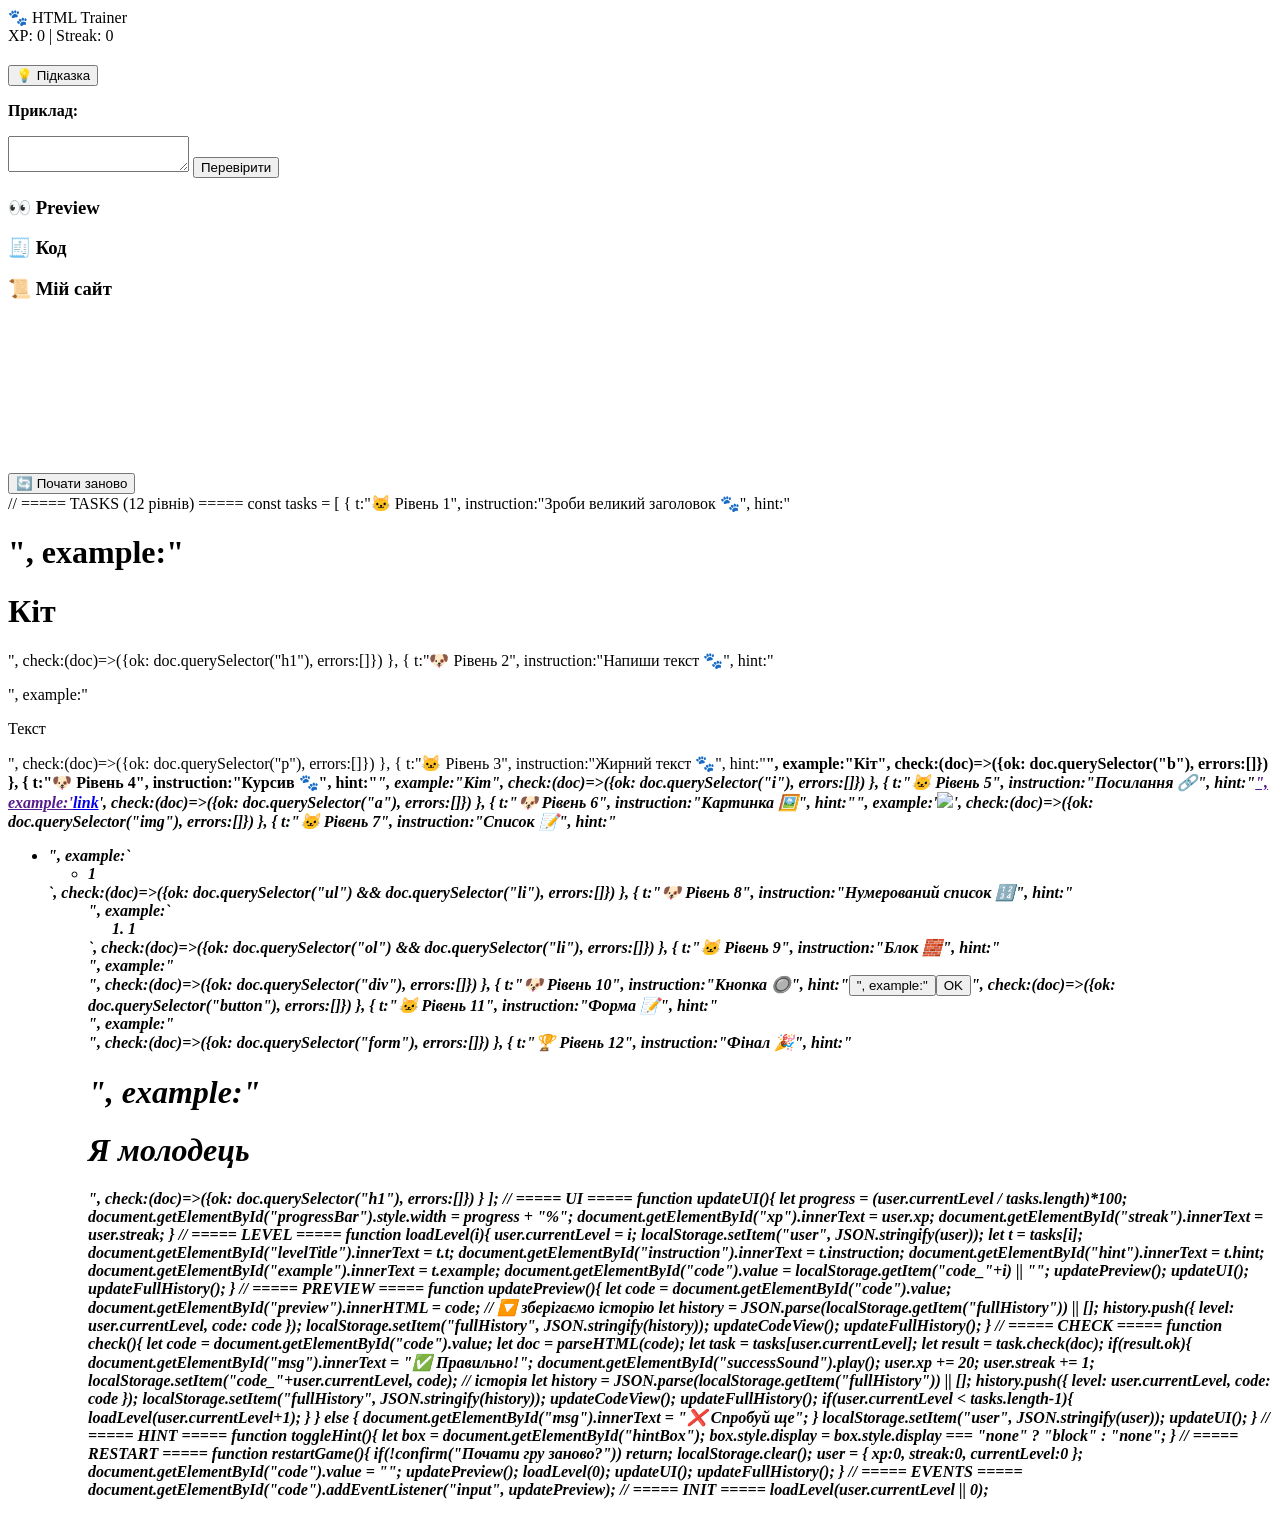
==== index.html @ a5ed0b4e "Update index.html" ====
<!DOCTYPE html>
<html lang="uk">
<head>
<meta charset="UTF-8">
<title>Pet HTML Trainer 🐾</title>

<style>
// ===== CHECK =====
function check(){
 let code = document.getElementById("code").value;
 let doc = parseHTML(code);
 let task = tasks[user.currentLevel];

 let result = task.check(doc);

 if(result.ok){
  document.getElementById("msg").innerText = "✅ Правильно!";
  document.getElementById("successSound").play();

  user.xp += 20;
  user.streak += 1;

  localStorage.setItem("code_"+user.currentLevel, code);

  // історія
  let history = JSON.parse(localStorage.getItem("fullHistory")) || [];
  history.push({
   level: user.currentLevel,
   code: code
  });
  localStorage.setItem("fullHistory", JSON.stringify(history));

  updateCodeView();
  updateFullHistory();

  if(user.currentLevel < tasks.length-1){
   loadLevel(user.currentLevel+1);
  }

 } else {
  document.getElementById("msg").innerText = "❌ Спробуй ще";
 }

 localStorage.setItem("user", JSON.stringify(user));
 updateUI();
}

// ===== HINT =====
function toggleHint(){
 let box = document.getElementById("hintBox");
 box.style.display = box.style.display === "none" ? "block" : "none";
}

// ===== RESTART =====
function restartGame(){
 if(!confirm("Почати гру заново?")) return;

 localStorage.clear();

 user = {
  xp:0,
  streak:0,
  currentLevel:0
 };

 document.getElementById("code").value = "";

 updatePreview();
 loadLevel(0);
 updateUI();
 updateFullHistory();
}
</style>
</head>

<body>

<div class="header">
  <div>🐾 HTML Trainer</div>
  <div>
    XP: <span id="xp">0</span> |
    Streak: <span id="streak">0</span>
  </div>
</div>

<div class="progress">
  <div class="progress-bar" id="progressBar"></div>
</div>

<div class="container">

  <div class="panel left">
    <h2 id="levelTitle"></h2>

    <p id="instruction"></p>

    <button onclick="toggleHint()">💡 Підказка</button>

    <div id="hintBox">
      <p id="hint"></p>
    </div>

    <p><b>Приклад:</b></p>
    <code id="example"></code>

    <textarea id="code"></textarea>

    <button onclick="check()">Перевірити</button>

    <p id="msg"></p>
  </div>

 <div class="panel right">
    <h3>👀 Preview</h3>
    <div id="preview"></div>

    <h3>🧾 Код</h3>
    <pre id="codeView"></pre>
  </div>

  <!-- ✅ НОВИЙ БЛОК ТУТ -->
 <div class="panel right">
  <h3>📜 Мій сайт</h3>
  <iframe id="fullHistory" style="width:100%; height:100%; border:none;"></iframe>


    <button onclick="restartGame()">🔄 Почати заново</button>
  </div>

</div>
<audio id="successSound" src="https://actions.google.com/sounds/v1/cartoon/clang_and_wobble.ogg"></audio>
<audio id="failSound" src="https://actions.google.com/sounds/v1/cartoon/cartoon_boing.ogg"></audio>

<script>

<script>

// ===== STATE =====
let user = JSON.parse(localStorage.getItem("user")) || {
  xp: 0,
  streak: 0,
  currentLevel: 0
};

// ===== PARSER =====
function parseHTML(code){
  let parser = new DOMParser();
  return parser.parseFromString(code, "text/html").body;
}

// ===== CODE VIEW =====
function updateCodeView(){
  let allCode = "";

  for(let i = 0; i <= user.currentLevel; i++){
    let saved = localStorage.getItem("code_" + i);
    if(saved){
      allCode += `--- Рівень ${i+1} ---\n${saved}\n\n`;
    }
  }

  let current = document.getElementById("code").value;
  allCode += "--- Поточний ---\n" + current;

  document.getElementById("codeView").innerText = allCode;
}

// ===== REAL SITE (iframe) =====
function updateFullHistory(){
  let code = document.getElementById("code").value;
  document.getElementById("fullHistory").srcdoc = code;
}

// ===== PREVIEW =====
function updatePreview(){
  let code = document.getElementById("code").value;

  // Лівий preview
  document.getElementById("preview").innerHTML = code;

  // "Мій сайт"
  updateFullHistory();

  // Код
  updateCodeView();
}

// ===== EVENTS =====
document.getElementById("code").addEventListener("input", updatePreview);

// ===== INIT =====
updatePreview();

</script>
// ===== TASKS (12 рівнів) =====
const tasks = [
{
 t:"🐱 Рівень 1",
 instruction:"Зроби великий заголовок 🐾",
 hint:"<h1>",
 example:"<h1>Кіт</h1>",
 check:(doc)=>({ok: doc.querySelector("h1"), errors:[]})
},
{
 t:"🐶 Рівень 2",
 instruction:"Напиши текст 🐾",
 hint:"<p>",
 example:"<p>Текст</p>",
 check:(doc)=>({ok: doc.querySelector("p"), errors:[]})
},
{
 t:"🐱 Рівень 3",
 instruction:"Жирний текст 🐾",
 hint:"<b>",
 example:"<b>Кіт</b>",
 check:(doc)=>({ok: doc.querySelector("b"), errors:[]})
},
{
 t:"🐶 Рівень 4",
 instruction:"Курсив 🐾",
 hint:"<i>",
 example:"<i>Кіт</i>",
 check:(doc)=>({ok: doc.querySelector("i"), errors:[]})
},
{
 t:"🐱 Рівень 5",
 instruction:"Посилання 🔗",
 hint:"<a href>",
 example:'<a href="#">link</a>',
 check:(doc)=>({ok: doc.querySelector("a"), errors:[]})
},
{
 t:"🐶 Рівень 6",
 instruction:"Картинка 🖼️",
 hint:"<img>",
 example:'<img src="...">',
 check:(doc)=>({ok: doc.querySelector("img"), errors:[]})
},
{
 t:"🐱 Рівень 7",
 instruction:"Список 📝",
 hint:"<ul><li>",
 example:`<ul><li>1</li></ul>`,
 check:(doc)=>({ok: doc.querySelector("ul") && doc.querySelector("li"), errors:[]})
},
{
 t:"🐶 Рівень 8",
 instruction:"Нумерований список 🔢",
 hint:"<ol>",
 example:`<ol><li>1</li></ol>`,
 check:(doc)=>({ok: doc.querySelector("ol") && doc.querySelector("li"), errors:[]})
},
{
 t:"🐱 Рівень 9",
 instruction:"Блок 🧱",
 hint:"<div>",
 example:"<div></div>",
 check:(doc)=>({ok: doc.querySelector("div"), errors:[]})
},
{
 t:"🐶 Рівень 10",
 instruction:"Кнопка 🔘",
 hint:"<button>",
 example:"<button>OK</button>",
 check:(doc)=>({ok: doc.querySelector("button"), errors:[]})
},
{
 t:"🐱 Рівень 11",
 instruction:"Форма 📝",
 hint:"<form>",
 example:"<form></form>",
 check:(doc)=>({ok: doc.querySelector("form"), errors:[]})
},
{
 t:"🏆 Рівень 12",
 instruction:"Фінал 🎉",
 hint:"<h1>",
 example:"<h1>Я молодець</h1>",
 check:(doc)=>({ok: doc.querySelector("h1"), errors:[]})
}
];

// ===== UI =====
function updateUI(){
 let progress = (user.currentLevel / tasks.length)*100;
 document.getElementById("progressBar").style.width = progress + "%";

 document.getElementById("xp").innerText = user.xp;
 document.getElementById("streak").innerText = user.streak;
}

// ===== LEVEL =====
function loadLevel(i){
 user.currentLevel = i;
 localStorage.setItem("user", JSON.stringify(user));

 let t = tasks[i];
 document.getElementById("levelTitle").innerText = t.t;
 document.getElementById("instruction").innerText = t.instruction;
 document.getElementById("hint").innerText = t.hint;
 document.getElementById("example").innerText = t.example;

 document.getElementById("code").value = localStorage.getItem("code_"+i) || "";

 updatePreview();
 updateUI();
 updateFullHistory();
}

// ===== PREVIEW =====
function updatePreview(){
 let code = document.getElementById("code").value;
 document.getElementById("preview").innerHTML = code;

 // 🔽 зберігаємо історію
 let history = JSON.parse(localStorage.getItem("fullHistory")) || [];
 history.push({
  level: user.currentLevel,
  code: code
 });
 localStorage.setItem("fullHistory", JSON.stringify(history));

 updateCodeView();
 updateFullHistory();
}

// ===== CHECK =====
function check(){
 let code = document.getElementById("code").value;
 let doc = parseHTML(code);
 let task = tasks[user.currentLevel];

 let result = task.check(doc);

 if(result.ok){
  document.getElementById("msg").innerText = "✅ Правильно!";
  document.getElementById("successSound").play();

  user.xp += 20;
  user.streak += 1;

  localStorage.setItem("code_"+user.currentLevel, code);

  // історія
  let history = JSON.parse(localStorage.getItem("fullHistory")) || [];
  history.push({
   level: user.currentLevel,
   code: code
  });
  localStorage.setItem("fullHistory", JSON.stringify(history));

  updateCodeView();
  updateFullHistory();

  if(user.currentLevel < tasks.length-1){
   loadLevel(user.currentLevel+1);
  }

 } else {
  document.getElementById("msg").innerText = "❌ Спробуй ще";
 }

 localStorage.setItem("user", JSON.stringify(user));
 updateUI();
}

// ===== HINT =====
function toggleHint(){
 let box = document.getElementById("hintBox");
 box.style.display = box.style.display === "none" ? "block" : "none";
}

// ===== RESTART =====
function restartGame(){
 if(!confirm("Почати гру заново?")) return;

 localStorage.clear();

 user = {
  xp:0,
  streak:0,
  currentLevel:0
 };

 document.getElementById("code").value = "";

 updatePreview();
 loadLevel(0);
 updateUI();
 updateFullHistory();
}

// ===== EVENTS =====
document.getElementById("code").addEventListener("input", updatePreview);

// ===== INIT =====
loadLevel(user.currentLevel || 0);

</script>

</body>
</html>
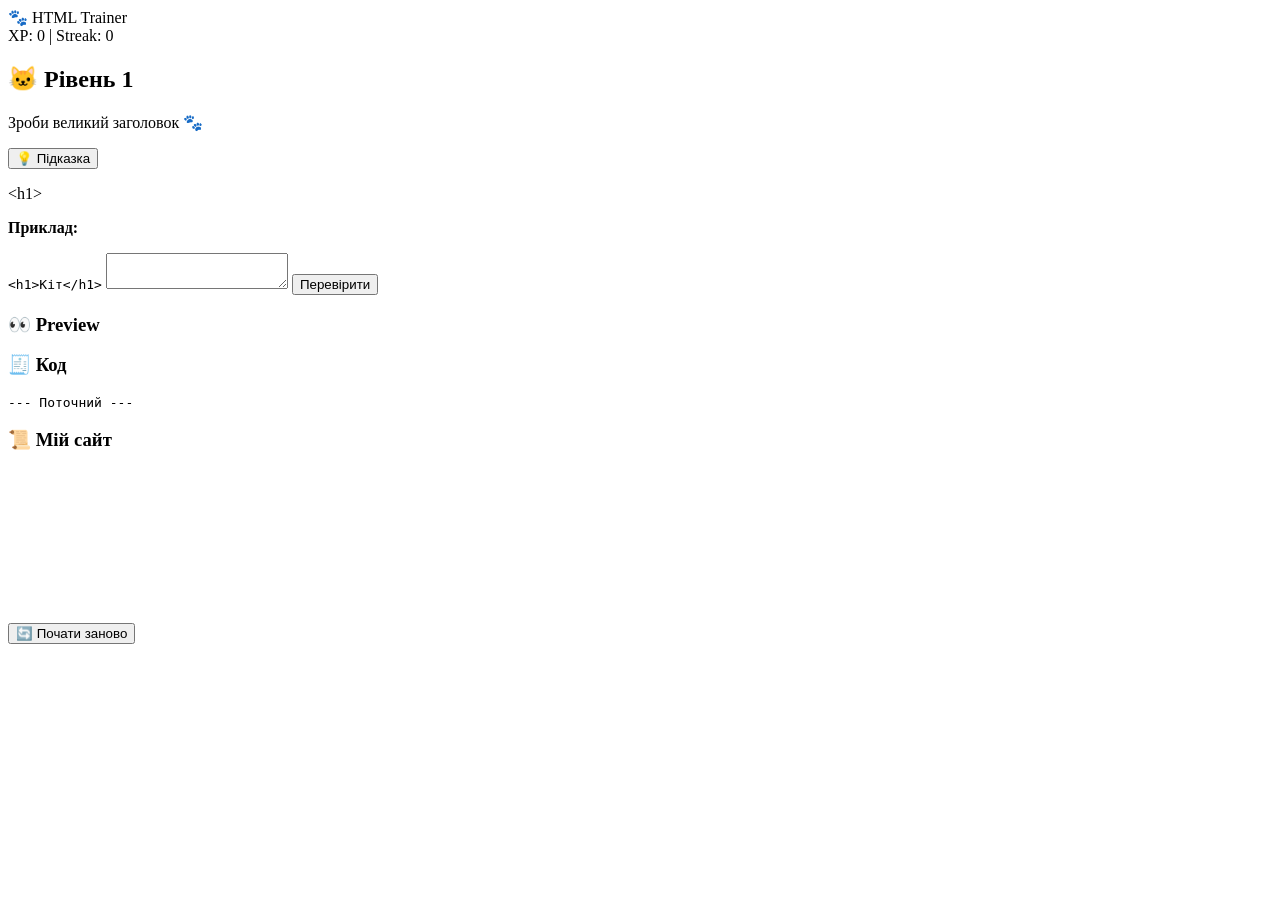
==== commit 3230e743: "Update index.html" ====
--- a/index.html
+++ b/index.html
@@ -131,7 +131,6 @@
 <audio id="successSound" src="https://actions.google.com/sounds/v1/cartoon/clang_and_wobble.ogg"></audio>
 <audio id="failSound" src="https://actions.google.com/sounds/v1/cartoon/cartoon_boing.ogg"></audio>
 
-<script>
 
 <script>
 
@@ -191,7 +190,7 @@
 // ===== INIT =====
 updatePreview();
 
-</script>
+
 // ===== TASKS (12 рівнів) =====
 const tasks = [
 {
@@ -240,14 +239,14 @@
  t:"🐱 Рівень 7",
  instruction:"Список 📝",
  hint:"<ul><li>",
- example:`<ul><li>1</li></ul>`,
+ example:`<ul><li>1</li><li>2</li><li>3</li></ul>`,
  check:(doc)=>({ok: doc.querySelector("ul") && doc.querySelector("li"), errors:[]})
 },
 {
  t:"🐶 Рівень 8",
  instruction:"Нумерований список 🔢",
  hint:"<ol>",
- example:`<ol><li>1</li></ol>`,
+ example:`<ol><li>1</li><li>2</li><li>3</li></ol>`,
  check:(doc)=>({ok: doc.querySelector("ol") && doc.querySelector("li"), errors:[]})
 },
 {
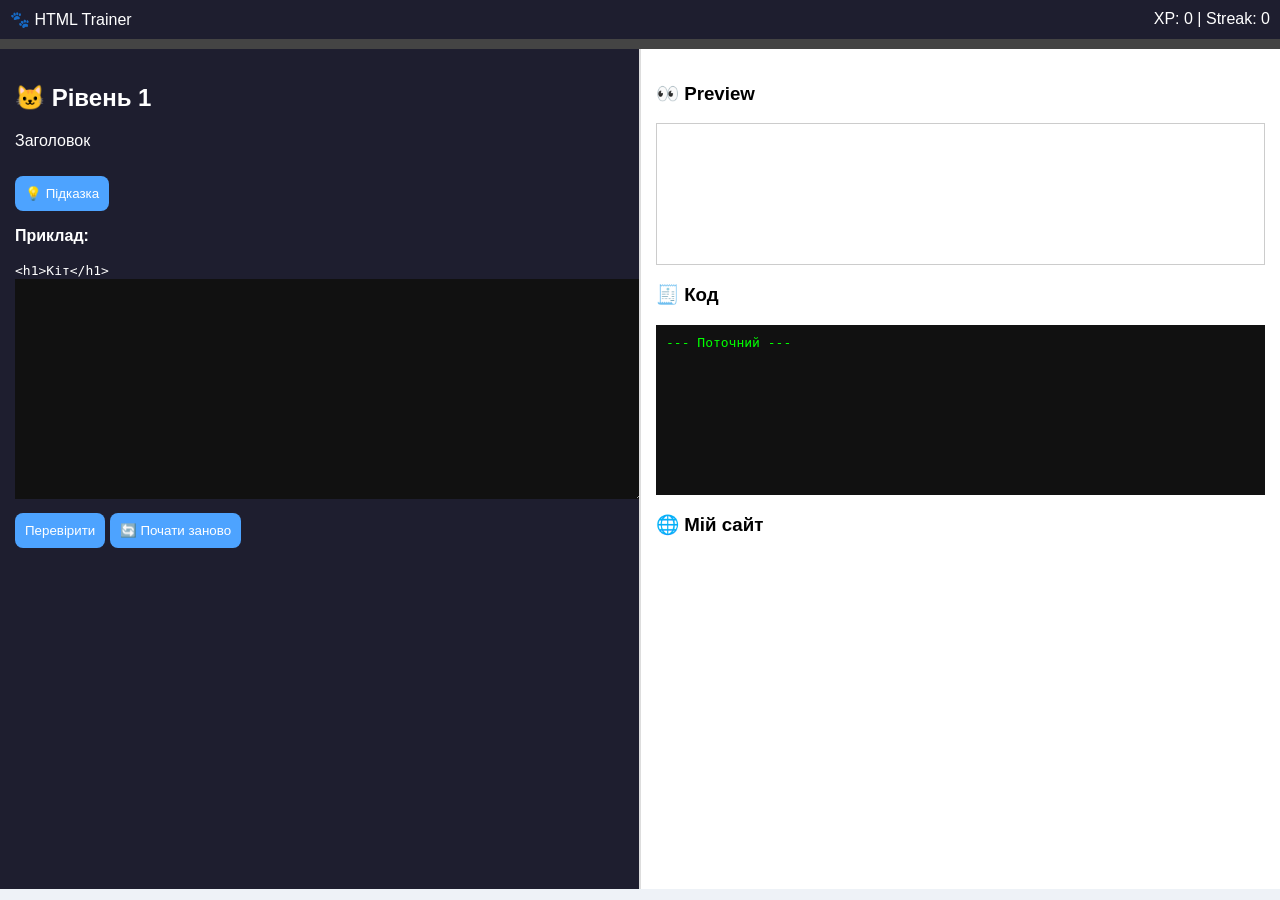
==== commit ec41f51f: "Update index.html" ====
--- a/index.html
+++ b/index.html
@@ -5,70 +5,100 @@
 <title>Pet HTML Trainer 🐾</title>
 
 <style>
-// ===== CHECK =====
-function check(){
- let code = document.getElementById("code").value;
- let doc = parseHTML(code);
- let task = tasks[user.currentLevel];
-
- let result = task.check(doc);
-
- if(result.ok){
-  document.getElementById("msg").innerText = "✅ Правильно!";
-  document.getElementById("successSound").play();
-
-  user.xp += 20;
-  user.streak += 1;
-
-  localStorage.setItem("code_"+user.currentLevel, code);
-
-  // історія
-  let history = JSON.parse(localStorage.getItem("fullHistory")) || [];
-  history.push({
-   level: user.currentLevel,
-   code: code
-  });
-  localStorage.setItem("fullHistory", JSON.stringify(history));
-
-  updateCodeView();
-  updateFullHistory();
-
-  if(user.currentLevel < tasks.length-1){
-   loadLevel(user.currentLevel+1);
-  }
-
- } else {
-  document.getElementById("msg").innerText = "❌ Спробуй ще";
- }
-
- localStorage.setItem("user", JSON.stringify(user));
- updateUI();
-}
-
-// ===== HINT =====
-function toggleHint(){
- let box = document.getElementById("hintBox");
- box.style.display = box.style.display === "none" ? "block" : "none";
-}
-
-// ===== RESTART =====
-function restartGame(){
- if(!confirm("Почати гру заново?")) return;
-
- localStorage.clear();
-
- user = {
-  xp:0,
-  streak:0,
-  currentLevel:0
- };
-
- document.getElementById("code").value = "";
-
- updatePreview();
- loadLevel(0);
- updateUI();
- updateFullHistory();
+body {
+  font-family: Arial;
+  margin:0;
+  background:#eef2f7;
+}
+
+.header {
+  background:#1e1e2f;
+  color:white;
+  padding:10px;
+  display:flex;
+  justify-content:space-between;
+}
+
+.container {
+  display:flex;
+  height:calc(100vh - 60px);
+}
+
+.panel {
+  flex:1;
+  padding:15px;
+  overflow:auto;
+}
+
+.left {
+  background:#1e1e2f;
+  color:white;
+}
+
+.right {
+  background:white;
+  border-left:2px solid #ddd;
+}
+
+textarea {
+  width:100%;
+  height:200px;
+  background:#111;
+  color:#0f0;
+  border:none;
+  padding:10px;
+  font-family:monospace;
+}
+
+button {
+  padding:10px;
+  margin-top:10px;
+  cursor:pointer;
+  border:none;
+  border-radius:8px;
+  background:#4da3ff;
+  color:white;
+}
+
+#preview {
+  border:1px solid #ccc;
+  padding:10px;
+  min-height:120px;
+  background:#fff;
+}
+
+pre {
+  background:#111;
+  color:#0f0;
+  padding:10px;
+  height:150px;
+  overflow:auto;
+}
+
+iframe {
+  width:100%;
+  height:200px;
+  border:none;
+  background:#fff;
+}
+
+.progress {
+  height:10px;
+  background:#444;
+}
+
+.progress-bar {
+  height:100%;
+  width:0%;
+  background:#4da3ff;
+}
+
+#hintBox {
+  display:none;
+  background:#dff6ff;
+  padding:10px;
+  border-radius:8px;
+  color:black;
 }
 </style>
 </head>
@@ -89,6 +119,7 @@
 
 <div class="container">
 
+  <!-- LEFT -->
   <div class="panel left">
     <h2 id="levelTitle"></h2>
 
@@ -106,177 +137,87 @@
     <textarea id="code"></textarea>
 
     <button onclick="check()">Перевірити</button>
+    <button onclick="restartGame()">🔄 Почати заново</button>
 
     <p id="msg"></p>
   </div>
 
- <div class="panel right">
+  <!-- RIGHT -->
+  <div class="panel right">
     <h3>👀 Preview</h3>
     <div id="preview"></div>
 
     <h3>🧾 Код</h3>
     <pre id="codeView"></pre>
+
+    <h3>🌐 Мій сайт</h3>
+    <iframe id="fullHistory"></iframe>
   </div>
 
-  <!-- ✅ НОВИЙ БЛОК ТУТ -->
- <div class="panel right">
-  <h3>📜 Мій сайт</h3>
-  <iframe id="fullHistory" style="width:100%; height:100%; border:none;"></iframe>
-
-
-    <button onclick="restartGame()">🔄 Почати заново</button>
-  </div>
-
 </div>
-<audio id="successSound" src="https://actions.google.com/sounds/v1/cartoon/clang_and_wobble.ogg"></audio>
-<audio id="failSound" src="https://actions.google.com/sounds/v1/cartoon/cartoon_boing.ogg"></audio>
-
 
 <script>
 
 // ===== STATE =====
 let user = JSON.parse(localStorage.getItem("user")) || {
-  xp: 0,
-  streak: 0,
-  currentLevel: 0
+ xp:0,
+ streak:0,
+ currentLevel:0
 };
 
 // ===== PARSER =====
 function parseHTML(code){
-  let parser = new DOMParser();
-  return parser.parseFromString(code, "text/html").body;
+ let parser = new DOMParser();
+ return parser.parseFromString(code,"text/html").body;
 }
 
 // ===== CODE VIEW =====
 function updateCodeView(){
-  let allCode = "";
-
-  for(let i = 0; i <= user.currentLevel; i++){
-    let saved = localStorage.getItem("code_" + i);
-    if(saved){
-      allCode += `--- Рівень ${i+1} ---\n${saved}\n\n`;
-    }
+ let allCode = "";
+
+ for(let i = 0; i <= user.currentLevel; i++){
+  let saved = localStorage.getItem("code_"+i);
+  if(saved){
+   allCode += `--- Рівень ${i+1} ---\n${saved}\n\n`;
   }
-
-  let current = document.getElementById("code").value;
-  allCode += "--- Поточний ---\n" + current;
-
-  document.getElementById("codeView").innerText = allCode;
-}
-
-// ===== REAL SITE (iframe) =====
+ }
+
+ let current = document.getElementById("code").value;
+ allCode += "--- Поточний ---\n" + current;
+
+ document.getElementById("codeView").innerText = allCode;
+}
+
+// ===== REAL SITE =====
 function updateFullHistory(){
-  let code = document.getElementById("code").value;
-  document.getElementById("fullHistory").srcdoc = code;
+ let code = document.getElementById("code").value;
+ document.getElementById("fullHistory").srcdoc = code;
 }
 
 // ===== PREVIEW =====
 function updatePreview(){
-  let code = document.getElementById("code").value;
-
-  // Лівий preview
-  document.getElementById("preview").innerHTML = code;
-
-  // "Мій сайт"
-  updateFullHistory();
-
-  // Код
-  updateCodeView();
-}
-
-// ===== EVENTS =====
-document.getElementById("code").addEventListener("input", updatePreview);
-
-// ===== INIT =====
-updatePreview();
-
-
-// ===== TASKS (12 рівнів) =====
+ let code = document.getElementById("code").value;
+
+ document.getElementById("preview").innerHTML = code;
+
+ updateFullHistory();
+ updateCodeView();
+}
+
+// ===== TASKS =====
 const tasks = [
-{
- t:"🐱 Рівень 1",
- instruction:"Зроби великий заголовок 🐾",
- hint:"<h1>",
- example:"<h1>Кіт</h1>",
- check:(doc)=>({ok: doc.querySelector("h1"), errors:[]})
-},
-{
- t:"🐶 Рівень 2",
- instruction:"Напиши текст 🐾",
- hint:"<p>",
- example:"<p>Текст</p>",
- check:(doc)=>({ok: doc.querySelector("p"), errors:[]})
-},
-{
- t:"🐱 Рівень 3",
- instruction:"Жирний текст 🐾",
- hint:"<b>",
- example:"<b>Кіт</b>",
- check:(doc)=>({ok: doc.querySelector("b"), errors:[]})
-},
-{
- t:"🐶 Рівень 4",
- instruction:"Курсив 🐾",
- hint:"<i>",
- example:"<i>Кіт</i>",
- check:(doc)=>({ok: doc.querySelector("i"), errors:[]})
-},
-{
- t:"🐱 Рівень 5",
- instruction:"Посилання 🔗",
- hint:"<a href>",
- example:'<a href="#">link</a>',
- check:(doc)=>({ok: doc.querySelector("a"), errors:[]})
-},
-{
- t:"🐶 Рівень 6",
- instruction:"Картинка 🖼️",
- hint:"<img>",
- example:'<img src="...">',
- check:(doc)=>({ok: doc.querySelector("img"), errors:[]})
-},
-{
- t:"🐱 Рівень 7",
- instruction:"Список 📝",
- hint:"<ul><li>",
- example:`<ul><li>1</li><li>2</li><li>3</li></ul>`,
- check:(doc)=>({ok: doc.querySelector("ul") && doc.querySelector("li"), errors:[]})
-},
-{
- t:"🐶 Рівень 8",
- instruction:"Нумерований список 🔢",
- hint:"<ol>",
- example:`<ol><li>1</li><li>2</li><li>3</li></ol>`,
- check:(doc)=>({ok: doc.querySelector("ol") && doc.querySelector("li"), errors:[]})
-},
-{
- t:"🐱 Рівень 9",
- instruction:"Блок 🧱",
- hint:"<div>",
- example:"<div></div>",
- check:(doc)=>({ok: doc.querySelector("div"), errors:[]})
-},
-{
- t:"🐶 Рівень 10",
- instruction:"Кнопка 🔘",
- hint:"<button>",
- example:"<button>OK</button>",
- check:(doc)=>({ok: doc.querySelector("button"), errors:[]})
-},
-{
- t:"🐱 Рівень 11",
- instruction:"Форма 📝",
- hint:"<form>",
- example:"<form></form>",
- check:(doc)=>({ok: doc.querySelector("form"), errors:[]})
-},
-{
- t:"🏆 Рівень 12",
- instruction:"Фінал 🎉",
- hint:"<h1>",
- example:"<h1>Я молодець</h1>",
- check:(doc)=>({ok: doc.querySelector("h1"), errors:[]})
-}
+{t:"🐱 Рівень 1",instruction:"Заголовок",hint:"<h1>",example:"<h1>Кіт</h1>",check:(d)=>({ok:d.querySelector("h1")})},
+{t:"🐶 Рівень 2",instruction:"Текст",hint:"<p>",example:"<p>Текст</p>",check:(d)=>({ok:d.querySelector("p")})},
+{t:"🐱 Рівень 3",instruction:"Жирний",hint:"<b>",example:"<b>Кіт</b>",check:(d)=>({ok:d.querySelector("b")})},
+{t:"🐶 Рівень 4",instruction:"Курсив",hint:"<i>",example:"<i>Кіт</i>",check:(d)=>({ok:d.querySelector("i")})},
+{t:"🐱 Рівень 5",instruction:"Посилання",hint:"<a>",example:"<a href='#'>link</a>",check:(d)=>({ok:d.querySelector("a")})},
+{t:"🐶 Рівень 6",instruction:"Картинка",hint:"<img>",example:"<img src='...'>",check:(d)=>({ok:d.querySelector("img")})},
+{t:"🐱 Рівень 7",instruction:"Список",hint:"<ul>",example:"<ul><li>1</li><li>2</li><li>3</li></ul>",check:(d)=>({ok:d.querySelector("ul")})},
+{t:"🐶 Рівень 8",instruction:"Нумерований",hint:"<ol>",example:"<ol><li>1</li><li>2</li><li>3</li></ol>",check:(d)=>({ok:d.querySelector("ol")})},
+{t:"🐱 Рівень 9",instruction:"Блок",hint:"<div>",example:"<div></div>",check:(d)=>({ok:d.querySelector("div")})},
+{t:"🐶 Рівень 10",instruction:"Кнопка",hint:"<button>",example:"<button>OK</button>",check:(d)=>({ok:d.querySelector("button")})},
+{t:"🐱 Рівень 11",instruction:"Форма",hint:"<form>",example:"<form></form>",check:(d)=>({ok:d.querySelector("form")})},
+{t:"🏆 Рівень 12",instruction:"Фінал",hint:"<h1>",example:"<h1>Я молодець</h1>",check:(d)=>({ok:d.querySelector("h1")})}
 ];
 
 // ===== UI =====
@@ -294,6 +235,7 @@
  localStorage.setItem("user", JSON.stringify(user));
 
  let t = tasks[i];
+
  document.getElementById("levelTitle").innerText = t.t;
  document.getElementById("instruction").innerText = t.instruction;
  document.getElementById("hint").innerText = t.hint;
@@ -303,24 +245,6 @@
 
  updatePreview();
  updateUI();
- updateFullHistory();
-}
-
-// ===== PREVIEW =====
-function updatePreview(){
- let code = document.getElementById("code").value;
- document.getElementById("preview").innerHTML = code;
-
- // 🔽 зберігаємо історію
- let history = JSON.parse(localStorage.getItem("fullHistory")) || [];
- history.push({
-  level: user.currentLevel,
-  code: code
- });
- localStorage.setItem("fullHistory", JSON.stringify(history));
-
- updateCodeView();
- updateFullHistory();
 }
 
 // ===== CHECK =====
@@ -333,23 +257,10 @@
 
  if(result.ok){
   document.getElementById("msg").innerText = "✅ Правильно!";
-  document.getElementById("successSound").play();
-
   user.xp += 20;
   user.streak += 1;
 
   localStorage.setItem("code_"+user.currentLevel, code);
-
-  // історія
-  let history = JSON.parse(localStorage.getItem("fullHistory")) || [];
-  history.push({
-   level: user.currentLevel,
-   code: code
-  });
-  localStorage.setItem("fullHistory", JSON.stringify(history));
-
-  updateCodeView();
-  updateFullHistory();
 
   if(user.currentLevel < tasks.length-1){
    loadLevel(user.currentLevel+1);
@@ -371,22 +282,16 @@
 
 // ===== RESTART =====
 function restartGame(){
- if(!confirm("Почати гру заново?")) return;
+ if(!confirm("Почати заново?")) return;
 
  localStorage.clear();
 
- user = {
-  xp:0,
-  streak:0,
-  currentLevel:0
- };
+ user = {xp:0,streak:0,currentLevel:0};
 
  document.getElementById("code").value = "";
 
- updatePreview();
  loadLevel(0);
  updateUI();
- updateFullHistory();
 }
 
 // ===== EVENTS =====
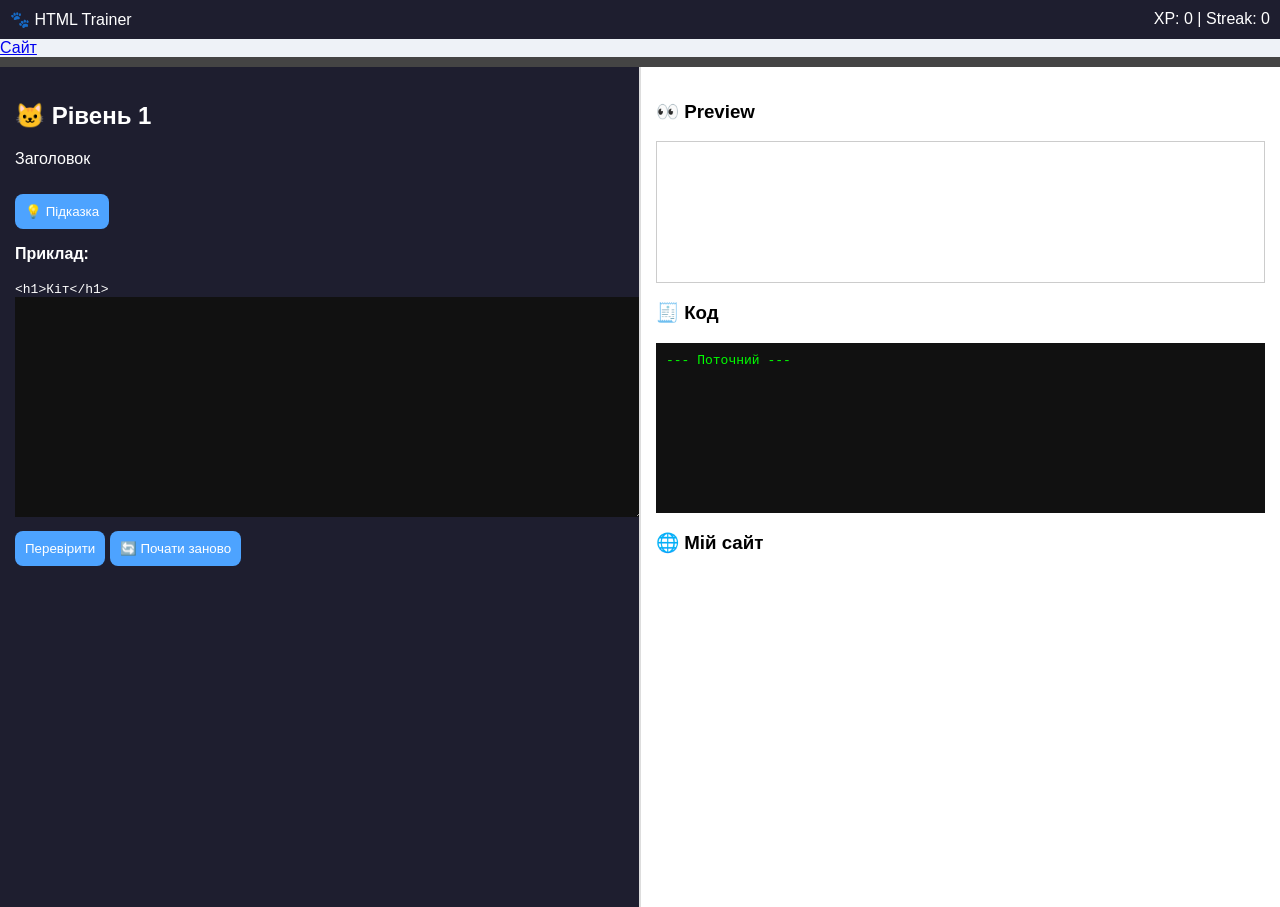
==== commit a2170620: "Update index.html" ====
--- a/index.html
+++ b/index.html
@@ -2,7 +2,17 @@
 <html lang="uk">
 <head>
 <meta charset="UTF-8">
-<title>Pet HTML Trainer 🐾</title>
+<meta name="google-site-verification" content="googlea8970634e6f1a5cd">
+<title>Pet HTML Trainer — навчання HTML дітям</title>
+
+<meta name="description" content="Інтерактивна гра для дітей — вивчи HTML легко та цікаво. Створи свій сайт прямо в браузері!">
+
+<meta name="keywords" content="HTML для дітей, навчання HTML, тренажер HTML, сайт для початківців">
+
+<meta name="author" content="Анастасія Коцюбенко">
+
+<meta name="viewport" content="width=device-width, initial-scale=1.0">
+
 
 <style>
 body {
@@ -112,7 +122,7 @@
     Streak: <span id="streak">0</span>
   </div>
 </div>
-
+<a href="https://babikovan.github.io/-/">Сайт</a>
 <div class="progress">
   <div class="progress-bar" id="progressBar"></div>
 </div>
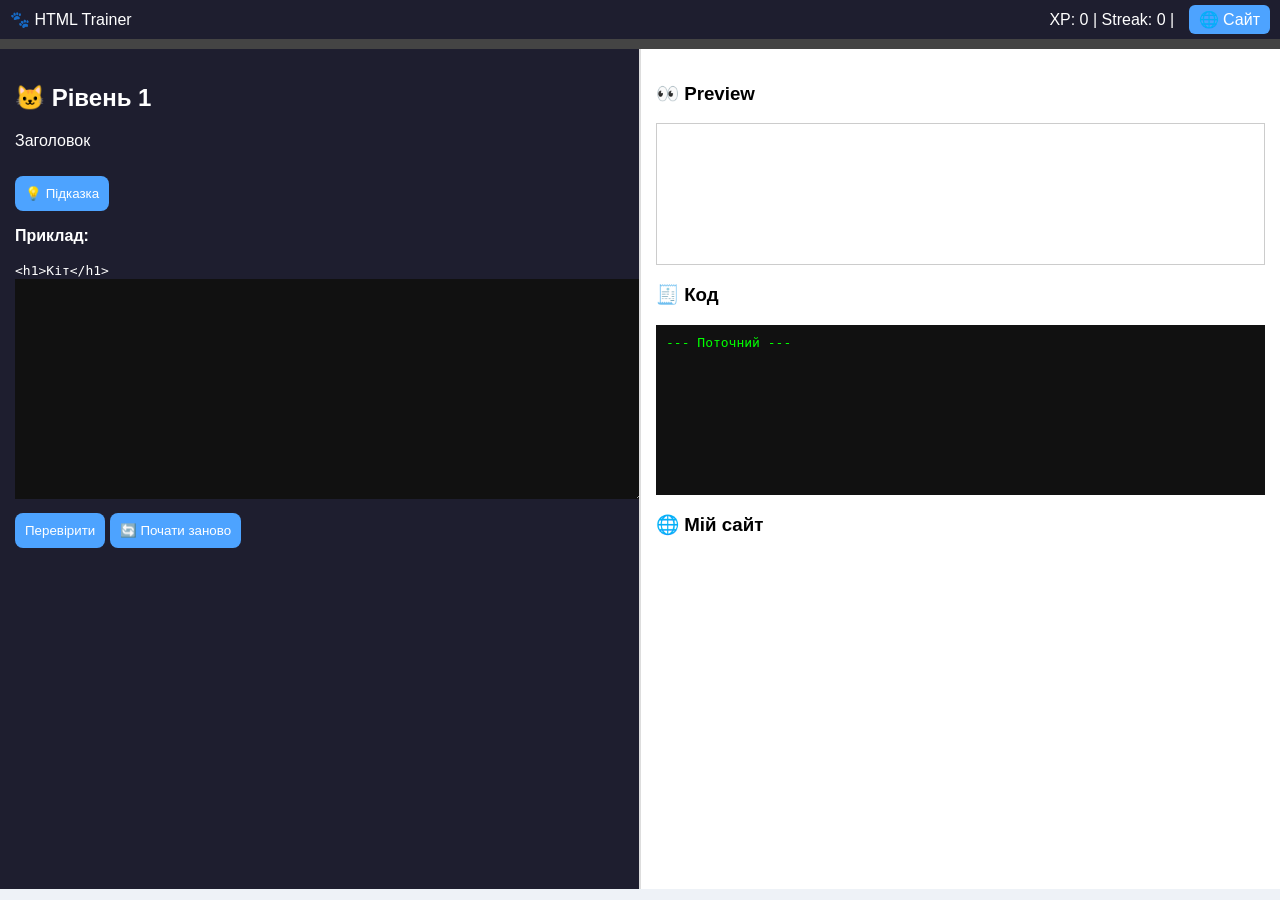
==== commit d2b9656f: "Update index.html" ====
--- a/index.html
+++ b/index.html
@@ -117,12 +117,25 @@
 
 <div class="header">
   <div>🐾 HTML Trainer</div>
+
   <div>
     XP: <span id="xp">0</span> |
-    Streak: <span id="streak">0</span>
+    Streak: <span id="streak">0</span> |
+
+    <a href="https://babikovan.github.io/-/"
+       style="
+       background:#4da3ff;
+       color:white;
+       padding:6px 10px;
+       border-radius:6px;
+       text-decoration:none;
+       margin-left:10px;">
+       🌐 Сайт
+    </a>
+
   </div>
 </div>
-<a href="https://babikovan.github.io/-/">Сайт</a>
+  
 <div class="progress">
   <div class="progress-bar" id="progressBar"></div>
 </div>
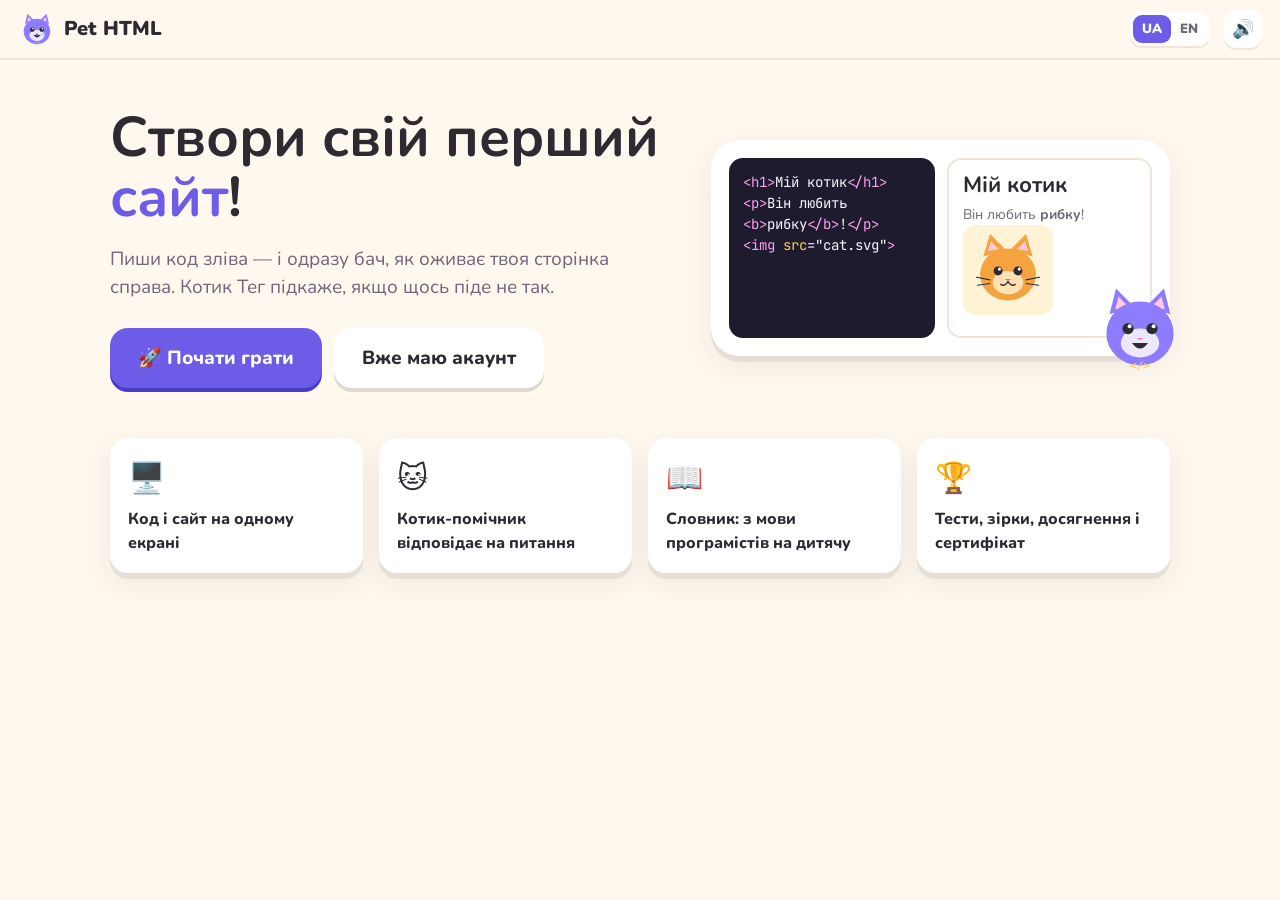
==== commit 559ff3bf: "Redesign Pet HTML into a full kids HTML course 20 bilingual levels (uk/en) with kid-friendly theory," ====
--- a/index.html
+++ b/index.html
@@ -2,328 +2,25 @@
 <html lang="uk">
 <head>
 <meta charset="UTF-8">
+<meta name="viewport" content="width=device-width, initial-scale=1.0">
 <meta name="google-site-verification" content="googlea8970634e6f1a5cd">
-<title>Pet HTML Trainer — навчання HTML дітям</title>
-
-<meta name="description" content="Інтерактивна гра для дітей — вивчи HTML легко та цікаво. Створи свій сайт прямо в браузері!">
-
-<meta name="keywords" content="HTML для дітей, навчання HTML, тренажер HTML, сайт для початківців">
-
+<title>Pet HTML — гра, де діти вчаться робити сайти</title>
+<meta name="description" content="Інтерактивна гра для дітей: вивчи HTML легко й цікаво разом з котиком Тегом. Код і сайт на одному екрані, підказки, словник, тести й сертифікат. Українська та англійська.">
+<meta name="keywords" content="HTML для дітей, навчання HTML, програмування для дітей, тренажер HTML, HTML for kids">
 <meta name="author" content="Анастасія Коцюбенко">
-
-<meta name="viewport" content="width=device-width, initial-scale=1.0">
-
-
-<style>
-body {
-  font-family: Arial;
-  margin:0;
-  background:#eef2f7;
-}
-
-.header {
-  background:#1e1e2f;
-  color:white;
-  padding:10px;
-  display:flex;
-  justify-content:space-between;
-}
-
-.container {
-  display:flex;
-  height:calc(100vh - 60px);
-}
-
-.panel {
-  flex:1;
-  padding:15px;
-  overflow:auto;
-}
-
-.left {
-  background:#1e1e2f;
-  color:white;
-}
-
-.right {
-  background:white;
-  border-left:2px solid #ddd;
-}
-
-textarea {
-  width:100%;
-  height:200px;
-  background:#111;
-  color:#0f0;
-  border:none;
-  padding:10px;
-  font-family:monospace;
-}
-
-button {
-  padding:10px;
-  margin-top:10px;
-  cursor:pointer;
-  border:none;
-  border-radius:8px;
-  background:#4da3ff;
-  color:white;
-}
-
-#preview {
-  border:1px solid #ccc;
-  padding:10px;
-  min-height:120px;
-  background:#fff;
-}
-
-pre {
-  background:#111;
-  color:#0f0;
-  padding:10px;
-  height:150px;
-  overflow:auto;
-}
-
-iframe {
-  width:100%;
-  height:200px;
-  border:none;
-  background:#fff;
-}
-
-.progress {
-  height:10px;
-  background:#444;
-}
-
-.progress-bar {
-  height:100%;
-  width:0%;
-  background:#4da3ff;
-}
-
-#hintBox {
-  display:none;
-  background:#dff6ff;
-  padding:10px;
-  border-radius:8px;
-  color:black;
-}
-</style>
+<meta property="og:title" content="Pet HTML — вчимося робити сайти разом з котиком">
+<meta property="og:description" content="Гра для дітей: пиши HTML-код зліва і одразу бач свій сайт справа.">
+<meta property="og:image" content="assets/cat.svg">
+<meta name="theme-color" content="#6C5CE7">
+<link rel="icon" href="assets/cat.svg" type="image/svg+xml">
+<link rel="preconnect" href="https://fonts.googleapis.com">
+<link rel="preconnect" href="https://fonts.gstatic.com" crossorigin>
+<link href="https://fonts.googleapis.com/css2?family=Nunito:wght@600;700;800;900&family=JetBrains+Mono:wght@500;700&display=swap" rel="stylesheet">
+<link rel="stylesheet" href="css/style.css">
 </head>
-
 <body>
-
-<div class="header">
-  <div>🐾 HTML Trainer</div>
-
-  <div>
-    XP: <span id="xp">0</span> |
-    Streak: <span id="streak">0</span> |
-
-    <a href="https://babikovan.github.io/-/"
-       style="
-       background:#4da3ff;
-       color:white;
-       padding:6px 10px;
-       border-radius:6px;
-       text-decoration:none;
-       margin-left:10px;">
-       🌐 Сайт
-    </a>
-
-  </div>
-</div>
-  
-<div class="progress">
-  <div class="progress-bar" id="progressBar"></div>
-</div>
-
-<div class="container">
-
-  <!-- LEFT -->
-  <div class="panel left">
-    <h2 id="levelTitle"></h2>
-
-    <p id="instruction"></p>
-
-    <button onclick="toggleHint()">💡 Підказка</button>
-
-    <div id="hintBox">
-      <p id="hint"></p>
-    </div>
-
-    <p><b>Приклад:</b></p>
-    <code id="example"></code>
-
-    <textarea id="code"></textarea>
-
-    <button onclick="check()">Перевірити</button>
-    <button onclick="restartGame()">🔄 Почати заново</button>
-
-    <p id="msg"></p>
-  </div>
-
-  <!-- RIGHT -->
-  <div class="panel right">
-    <h3>👀 Preview</h3>
-    <div id="preview"></div>
-
-    <h3>🧾 Код</h3>
-    <pre id="codeView"></pre>
-
-    <h3>🌐 Мій сайт</h3>
-    <iframe id="fullHistory"></iframe>
-  </div>
-
-</div>
-
-<script>
-
-// ===== STATE =====
-let user = JSON.parse(localStorage.getItem("user")) || {
- xp:0,
- streak:0,
- currentLevel:0
-};
-
-// ===== PARSER =====
-function parseHTML(code){
- let parser = new DOMParser();
- return parser.parseFromString(code,"text/html").body;
-}
-
-// ===== CODE VIEW =====
-function updateCodeView(){
- let allCode = "";
-
- for(let i = 0; i <= user.currentLevel; i++){
-  let saved = localStorage.getItem("code_"+i);
-  if(saved){
-   allCode += `--- Рівень ${i+1} ---\n${saved}\n\n`;
-  }
- }
-
- let current = document.getElementById("code").value;
- allCode += "--- Поточний ---\n" + current;
-
- document.getElementById("codeView").innerText = allCode;
-}
-
-// ===== REAL SITE =====
-function updateFullHistory(){
- let code = document.getElementById("code").value;
- document.getElementById("fullHistory").srcdoc = code;
-}
-
-// ===== PREVIEW =====
-function updatePreview(){
- let code = document.getElementById("code").value;
-
- document.getElementById("preview").innerHTML = code;
-
- updateFullHistory();
- updateCodeView();
-}
-
-// ===== TASKS =====
-const tasks = [
-{t:"🐱 Рівень 1",instruction:"Заголовок",hint:"<h1>",example:"<h1>Кіт</h1>",check:(d)=>({ok:d.querySelector("h1")})},
-{t:"🐶 Рівень 2",instruction:"Текст",hint:"<p>",example:"<p>Текст</p>",check:(d)=>({ok:d.querySelector("p")})},
-{t:"🐱 Рівень 3",instruction:"Жирний",hint:"<b>",example:"<b>Кіт</b>",check:(d)=>({ok:d.querySelector("b")})},
-{t:"🐶 Рівень 4",instruction:"Курсив",hint:"<i>",example:"<i>Кіт</i>",check:(d)=>({ok:d.querySelector("i")})},
-{t:"🐱 Рівень 5",instruction:"Посилання",hint:"<a>",example:"<a href='#'>link</a>",check:(d)=>({ok:d.querySelector("a")})},
-{t:"🐶 Рівень 6",instruction:"Картинка",hint:"<img>",example:"<img src='...'>",check:(d)=>({ok:d.querySelector("img")})},
-{t:"🐱 Рівень 7",instruction:"Список",hint:"<ul>",example:"<ul><li>1</li><li>2</li><li>3</li></ul>",check:(d)=>({ok:d.querySelector("ul")})},
-{t:"🐶 Рівень 8",instruction:"Нумерований",hint:"<ol>",example:"<ol><li>1</li><li>2</li><li>3</li></ol>",check:(d)=>({ok:d.querySelector("ol")})},
-{t:"🐱 Рівень 9",instruction:"Блок",hint:"<div>",example:"<div></div>",check:(d)=>({ok:d.querySelector("div")})},
-{t:"🐶 Рівень 10",instruction:"Кнопка",hint:"<button>",example:"<button>OK</button>",check:(d)=>({ok:d.querySelector("button")})},
-{t:"🐱 Рівень 11",instruction:"Форма",hint:"<form>",example:"<form></form>",check:(d)=>({ok:d.querySelector("form")})},
-{t:"🏆 Рівень 12",instruction:"Фінал",hint:"<h1>",example:"<h1>Я молодець</h1>",check:(d)=>({ok:d.querySelector("h1")})}
-];
-
-// ===== UI =====
-function updateUI(){
- let progress = (user.currentLevel / tasks.length)*100;
- document.getElementById("progressBar").style.width = progress + "%";
-
- document.getElementById("xp").innerText = user.xp;
- document.getElementById("streak").innerText = user.streak;
-}
-
-// ===== LEVEL =====
-function loadLevel(i){
- user.currentLevel = i;
- localStorage.setItem("user", JSON.stringify(user));
-
- let t = tasks[i];
-
- document.getElementById("levelTitle").innerText = t.t;
- document.getElementById("instruction").innerText = t.instruction;
- document.getElementById("hint").innerText = t.hint;
- document.getElementById("example").innerText = t.example;
-
- document.getElementById("code").value = localStorage.getItem("code_"+i) || "";
-
- updatePreview();
- updateUI();
-}
-
-// ===== CHECK =====
-function check(){
- let code = document.getElementById("code").value;
- let doc = parseHTML(code);
- let task = tasks[user.currentLevel];
-
- let result = task.check(doc);
-
- if(result.ok){
-  document.getElementById("msg").innerText = "✅ Правильно!";
-  user.xp += 20;
-  user.streak += 1;
-
-  localStorage.setItem("code_"+user.currentLevel, code);
-
-  if(user.currentLevel < tasks.length-1){
-   loadLevel(user.currentLevel+1);
-  }
-
- } else {
-  document.getElementById("msg").innerText = "❌ Спробуй ще";
- }
-
- localStorage.setItem("user", JSON.stringify(user));
- updateUI();
-}
-
-// ===== HINT =====
-function toggleHint(){
- let box = document.getElementById("hintBox");
- box.style.display = box.style.display === "none" ? "block" : "none";
-}
-
-// ===== RESTART =====
-function restartGame(){
- if(!confirm("Почати заново?")) return;
-
- localStorage.clear();
-
- user = {xp:0,streak:0,currentLevel:0};
-
- document.getElementById("code").value = "";
-
- loadLevel(0);
- updateUI();
-}
-
-// ===== EVENTS =====
-document.getElementById("code").addEventListener("input", updatePreview);
-
-// ===== INIT =====
-loadLevel(user.currentLevel || 0);
-
-</script>
-
+<div id="app"></div>
+<noscript><p style="padding:20px;font-family:sans-serif">Увімкни JavaScript, щоб грати. / Please enable JavaScript to play.</p></noscript>
+<script type="module" src="js/app.js"></script>
 </body>
 </html>
--- a/css/style.css
+++ b/css/style.css
@@ -0,0 +1,221 @@
+:root {
+  --bg: #FFF8EE; --surface: #FFFFFF; --ink: #2D2A32; --muted: #6E6878; --line: #EFE6D8;
+  --primary: #6C5CE7; --primary-2: #8E7CFF; --orange: #FF9F43; --green: #20BF6B; --red: #EB4D4B; --pink: #FF6B9D; --yellow: #FECA57; --sky: #48DBFB;
+  --code-bg: #1E1B2E; --code-ink: #F8F4FF; --radius: 18px; --shadow: 0 6px 0 rgba(45, 42, 50, .08), 0 10px 30px rgba(45, 42, 50, .08);
+  --font: 'Nunito', 'Segoe UI', system-ui, -apple-system, sans-serif; --mono: 'JetBrains Mono', 'Fira Code', Consolas, monospace;
+}
+* { box-sizing: border-box; }
+html, body { margin: 0; height: 100%; }
+body { font-family: var(--font); background: var(--bg); color: var(--ink); font-size: 16px; line-height: 1.5; }
+button { font-family: inherit; cursor: pointer; }
+code { font-family: var(--mono); background: #F1ECFF; color: #4B3BC9; padding: 1px 6px; border-radius: 6px; font-size: .92em; }
+a { color: var(--primary); }
+.hidden { display: none !important; }
+
+/* ---------- кнопки ---------- */
+.btn { border: 0; border-radius: 14px; padding: 12px 20px; font-weight: 800; font-size: 16px; background: var(--surface); color: var(--ink);
+  box-shadow: 0 4px 0 rgba(45, 42, 50, .15); transition: transform .08s, box-shadow .08s; display: inline-flex; align-items: center; gap: 8px; text-decoration: none; }
+.btn:hover { transform: translateY(-1px); }
+.btn:active { transform: translateY(3px); box-shadow: 0 1px 0 rgba(45, 42, 50, .15); }
+.btn-primary { background: var(--primary); color: #fff; box-shadow: 0 4px 0 #4B3BC9; }
+.btn-green { background: var(--green); color: #fff; box-shadow: 0 4px 0 #15924F; }
+.btn-orange { background: var(--orange); color: #fff; box-shadow: 0 4px 0 #D9822F; }
+.btn-ghost { background: transparent; box-shadow: none; color: var(--muted); }
+.btn-big { padding: 16px 28px; font-size: 19px; border-radius: 18px; }
+.btn-sm { padding: 8px 12px; font-size: 14px; border-radius: 11px; }
+
+/* ---------- верхня панель ---------- */
+.topbar { position: sticky; top: 0; z-index: 30; display: flex; align-items: center; gap: 14px; padding: 10px 18px; background: rgba(255, 248, 238, .92);
+  backdrop-filter: blur(8px); border-bottom: 2px solid var(--line); }
+.logo { display: flex; align-items: center; gap: 8px; font-weight: 900; font-size: 20px; color: var(--ink); text-decoration: none; }
+.logo .pet-svg { width: 38px; height: 38px; }
+.nav { display: flex; gap: 4px; margin-left: 8px; }
+.nav a { padding: 8px 12px; border-radius: 12px; text-decoration: none; color: var(--muted); font-weight: 800; }
+.nav a.active, .nav a:hover { background: #F1ECFF; color: var(--primary); }
+.spacer { flex: 1; }
+.stat { display: flex; align-items: center; gap: 4px; font-weight: 900; background: var(--surface); border-radius: 12px; padding: 6px 10px; box-shadow: 0 2px 0 var(--line); }
+.lang { display: flex; background: var(--surface); border-radius: 12px; padding: 3px; box-shadow: 0 2px 0 var(--line); }
+.lang button { border: 0; background: transparent; padding: 5px 9px; border-radius: 9px; font-weight: 900; color: var(--muted); }
+.lang button.on { background: var(--primary); color: #fff; }
+.icon-btn { border: 0; background: var(--surface); width: 38px; height: 38px; border-radius: 12px; box-shadow: 0 2px 0 var(--line); font-size: 18px; }
+.burger { display: none; }
+
+/* ---------- котик ---------- */
+.pet-svg { width: 64px; height: 64px; transition: transform .3s; }
+.pet.happy .pet-svg { animation: jump .6s ease 2; }
+.pet.sad .pet-svg { transform: rotate(-8deg) translateY(3px); filter: saturate(.7); }
+.pet.think .pet-svg { animation: wobble 1.2s ease-in-out infinite; }
+.pet .mouth-happy { display: none; } .pet.happy .mouth-happy { display: block; } .pet.happy .mouth-idle { display: none; }
+.pet .tear { display: none; } .pet.sad .tear { display: block; }
+@keyframes jump { 0%, 100% { transform: translateY(0); } 40% { transform: translateY(-14px) rotate(-6deg); } 70% { transform: translateY(0) rotate(4deg); } }
+@keyframes wobble { 0%, 100% { transform: rotate(0); } 50% { transform: rotate(5deg); } }
+.pet-acc { font-size: 20px; position: relative; top: -6px; }
+
+/* ---------- головна ---------- */
+.hero { max-width: 1100px; margin: 0 auto; padding: 48px 20px 20px; display: grid; grid-template-columns: 1.1fr .9fr; gap: 40px; align-items: center; }
+.hero h1 { font-size: clamp(34px, 5vw, 56px); line-height: 1.08; margin: 0 0 16px; }
+.hero h1 span { color: var(--primary); }
+.hero p { font-size: 19px; color: var(--muted); margin: 0 0 26px; }
+.hero-actions { display: flex; gap: 12px; flex-wrap: wrap; }
+.hero-art { background: var(--surface); border-radius: 28px; box-shadow: var(--shadow); padding: 18px; position: relative; }
+.mini-split { display: grid; grid-template-columns: 1fr 1fr; gap: 12px; }
+.mini-code { background: var(--code-bg); color: var(--code-ink); font-family: var(--mono); font-size: 14px; border-radius: 14px; padding: 14px; white-space: pre; min-height: 170px; }
+.mini-code .tg { color: #FF9FF3; } .mini-code .at { color: #FECA57; }
+.mini-site { border: 2px solid var(--line); border-radius: 14px; padding: 14px; }
+.mini-site h1 { font-size: 22px; margin: 0 0 6px; } .mini-site p { margin: 0; font-size: 14px; }
+.hero-art .pet { position: absolute; right: -18px; bottom: -26px; }
+.hero-art .pet .pet-svg { width: 96px; height: 96px; }
+.features { max-width: 1100px; margin: 30px auto 60px; padding: 0 20px; display: grid; grid-template-columns: repeat(4, 1fr); gap: 16px; }
+.feature { background: var(--surface); border-radius: var(--radius); padding: 18px; box-shadow: var(--shadow); font-weight: 800; }
+.feature .fi { font-size: 30px; display: block; margin-bottom: 6px; }
+
+/* ---------- форми входу ---------- */
+.auth { max-width: 440px; margin: 40px auto; background: var(--surface); border-radius: 26px; box-shadow: var(--shadow); padding: 30px; text-align: center; }
+.auth h2 { margin: 6px 0 18px; font-size: 28px; }
+.field { text-align: left; margin-bottom: 14px; }
+.field label { display: block; font-weight: 800; margin-bottom: 6px; }
+.field input, .field select { width: 100%; font: inherit; font-size: 17px; padding: 12px 14px; border: 2px solid var(--line); border-radius: 14px; background: #FFFCF7; }
+.field input:focus, .field select:focus { outline: none; border-color: var(--primary); }
+.err { color: var(--red); font-weight: 800; min-height: 24px; }
+.small { color: var(--muted); font-size: 14px; }
+.switch-link { background: none; border: 0; color: var(--primary); font-weight: 800; margin-top: 12px; }
+
+/* ---------- карта ---------- */
+.page { max-width: 1100px; margin: 0 auto; padding: 28px 20px 60px; }
+.page h1 { font-size: 34px; margin: 0 0 4px; } .page .sub { color: var(--muted); margin: 0 0 24px; font-size: 18px; }
+.world { background: var(--surface); border-radius: 24px; box-shadow: var(--shadow); padding: 18px 20px 22px; margin-bottom: 18px; }
+.world h2 { margin: 0 0 12px; font-size: 20px; display: flex; align-items: center; gap: 10px; }
+.world h2 .wn { background: var(--yellow); border-radius: 10px; padding: 2px 10px; font-size: 15px; }
+.levels { display: grid; grid-template-columns: repeat(auto-fill, minmax(190px, 1fr)); gap: 12px; }
+.lvl { position: relative; border: 3px solid var(--line); border-radius: 18px; padding: 14px; background: #FFFCF7; text-align: left; text-decoration: none; color: var(--ink); transition: transform .12s, border-color .12s; }
+.lvl:hover { transform: translateY(-3px); border-color: var(--primary-2); }
+.lvl .le { font-size: 34px; }
+.lvl .ln { font-size: 13px; color: var(--muted); font-weight: 800; }
+.lvl .lt { font-weight: 900; }
+.lvl .ls { color: var(--orange); letter-spacing: 2px; }
+.lvl.done { border-color: #B8F0CF; background: #F2FFF7; }
+.lvl.current { border-color: var(--primary); box-shadow: 0 0 0 4px #E4DFFF; }
+.lvl.locked { opacity: .5; filter: grayscale(.8); pointer-events: none; }
+.lvl.locked::after { content: '🔒'; position: absolute; top: 10px; right: 12px; }
+.bar { height: 14px; background: #EFE6D8; border-radius: 99px; overflow: hidden; }
+.bar > i { display: block; height: 100%; background: linear-gradient(90deg, var(--green), var(--sky)); border-radius: 99px; transition: width .6s; }
+
+/* ---------- робочий екран ---------- */
+.ws { display: grid; grid-template-columns: minmax(380px, 1fr) minmax(320px, 1fr); gap: 16px; padding: 16px; height: calc(100vh - 64px); }
+.panel { background: var(--surface); border-radius: 22px; box-shadow: var(--shadow); display: flex; flex-direction: column; min-height: 0; overflow: hidden; }
+.ws-left { overflow-y: auto; padding: 16px; display: flex; flex-direction: column; gap: 12px; }
+.lesson-head { display: flex; gap: 12px; align-items: center; }
+.lesson-head .le { font-size: 42px; }
+.lesson-head h1 { margin: 0; font-size: 22px; line-height: 1.2; }
+.lesson-head .ln { color: var(--muted); font-weight: 800; font-size: 14px; }
+details.theory { background: #F7F4FF; border-radius: 16px; padding: 10px 14px; }
+details.theory summary { font-weight: 900; cursor: pointer; color: var(--primary); }
+details.theory p { margin: 8px 0 4px; font-size: 16.5px; }
+.terms { display: flex; flex-wrap: wrap; gap: 6px; margin-top: 6px; }
+.term-chip { border: 0; background: #fff; border-radius: 99px; padding: 4px 10px; font-weight: 800; font-size: 13px; box-shadow: 0 2px 0 #E4DFFF; }
+.task { background: #FFF4D6; border-radius: 16px; padding: 12px 14px; border: 2px dashed #F6C453; }
+.task b { display: block; margin-bottom: 2px; }
+.example { display: flex; gap: 10px; align-items: center; justify-content: space-between; background: #F4F1EA; border-radius: 14px; padding: 8px 10px; }
+.example pre { margin: 0; font-family: var(--mono); font-size: 13.5px; white-space: pre-wrap; flex: 1; }
+.palette { display: flex; flex-wrap: wrap; gap: 6px; align-items: center; }
+.palette .pl { font-weight: 800; color: var(--muted); font-size: 14px; margin-right: 4px; }
+.palette button { border: 0; font-family: var(--mono); font-weight: 700; font-size: 14px; padding: 6px 10px; border-radius: 10px; background: #2D2A32; color: #FF9FF3; box-shadow: 0 3px 0 #000; }
+.palette button:active { transform: translateY(2px); box-shadow: 0 1px 0 #000; }
+.editor { position: relative; display: flex; background: var(--code-bg); border-radius: 18px; min-height: 230px; flex: 1; overflow: hidden; border: 3px solid transparent; transition: border-color .2s; }
+.editor.bad { border-color: var(--red); } .editor.good { border-color: var(--green); }
+.gutter { padding: 14px 8px 14px 12px; color: #6E6890; font-family: var(--mono); font-size: 16px; line-height: 1.6; text-align: right; user-select: none; min-width: 40px; }
+.gutter div.e { color: #fff; background: var(--red); border-radius: 6px; padding: 0 4px; }
+.editor textarea { flex: 1; border: 0; outline: 0; resize: none; background: transparent; color: var(--code-ink); font-family: var(--mono); font-size: 16px; line-height: 1.6;
+  padding: 14px 14px 14px 4px; white-space: pre; overflow: auto; caret-color: var(--yellow); tab-size: 2; }
+.editor textarea::placeholder { color: #6E6890; }
+.actions { display: flex; gap: 8px; flex-wrap: wrap; }
+.feedback { border-radius: 16px; padding: 12px 14px; font-weight: 700; display: flex; gap: 12px; align-items: flex-start; }
+.feedback.info { background: #EEF9FF; } .feedback.ok { background: #E6FBEF; color: #0E7A43; } .feedback.bad { background: #FFECEC; } .feedback.warn { background: #FFF4D6; }
+.feedback .pet .pet-svg { width: 52px; height: 52px; }
+.feedback .fb-body { flex: 1; }
+.err-item { background: #fff; border-radius: 12px; padding: 8px 10px; margin-top: 8px; font-weight: 600; }
+.err-item .el { display: inline-block; background: var(--red); color: #fff; border-radius: 8px; padding: 0 8px; font-size: 13px; font-weight: 900; margin-right: 6px; }
+.err-item .ef { color: #6E3B00; margin-top: 4px; }
+.fix-box pre { background: var(--code-bg); color: var(--code-ink); padding: 10px; border-radius: 12px; font-family: var(--mono); font-size: 14px; white-space: pre-wrap; margin: 8px 0; }
+.ws-right .browser-bar { display: flex; align-items: center; gap: 6px; padding: 10px 14px; background: #F4F1EA; border-bottom: 2px solid var(--line); }
+.browser-bar i { width: 12px; height: 12px; border-radius: 50%; display: inline-block; }
+.browser-bar .url { margin-left: 10px; flex: 1; background: #fff; border-radius: 10px; padding: 4px 12px; font-size: 14px; color: var(--muted); font-weight: 700; }
+.ws-right iframe { flex: 1; border: 0; width: 100%; background: #fff; }
+.mobile-tabs { display: none; }
+
+/* ---------- чат ---------- */
+.chat-fab { position: fixed; right: 22px; bottom: 22px; z-index: 40; border: 0; background: var(--surface); border-radius: 50%; width: 76px; height: 76px; box-shadow: var(--shadow); padding: 4px; }
+.chat-fab .pet-svg { width: 66px; height: 66px; }
+.chat-fab .bubble { position: absolute; right: 70px; top: -6px; background: var(--primary); color: #fff; font-weight: 800; border-radius: 14px 14px 2px 14px; padding: 5px 10px; font-size: 13px; white-space: nowrap; }
+.chat { position: fixed; right: 22px; bottom: 108px; z-index: 41; width: min(380px, calc(100vw - 30px)); height: min(520px, calc(100vh - 140px)); background: var(--surface);
+  border-radius: 24px; box-shadow: 0 20px 60px rgba(45, 42, 50, .25); display: flex; flex-direction: column; overflow: hidden; }
+.chat-head { display: flex; align-items: center; gap: 10px; padding: 10px 14px; background: var(--primary); color: #fff; font-weight: 900; }
+.chat-head .pet-svg { width: 40px; height: 40px; }
+.chat-head button { margin-left: auto; background: transparent; border: 0; color: #fff; font-size: 22px; }
+.chat-msgs { flex: 1; overflow-y: auto; padding: 14px; display: flex; flex-direction: column; gap: 8px; background: #FAF7FF; }
+.msg { max-width: 85%; padding: 9px 12px; border-radius: 16px; white-space: pre-wrap; font-weight: 600; }
+.msg.bot { background: #fff; border-bottom-left-radius: 4px; box-shadow: 0 2px 0 #ECE6FF; }
+.msg.me { background: var(--primary); color: #fff; align-self: flex-end; border-bottom-right-radius: 4px; }
+.msg.me code { background: rgba(255, 255, 255, .2); color: #fff; }
+.typing span { display: inline-block; width: 7px; height: 7px; background: #B7AEE8; border-radius: 50%; margin: 0 2px; animation: dot 1s infinite; }
+.typing span:nth-child(2) { animation-delay: .15s; } .typing span:nth-child(3) { animation-delay: .3s; }
+@keyframes dot { 0%, 100% { transform: translateY(0); } 50% { transform: translateY(-5px); } }
+.chips { display: flex; gap: 6px; flex-wrap: wrap; padding: 8px 12px 0; }
+.chips button { border: 2px solid #E4DFFF; background: #fff; border-radius: 99px; padding: 4px 10px; font-weight: 800; font-size: 13px; color: var(--primary); }
+.chat-form { display: flex; gap: 6px; padding: 10px 12px 12px; }
+.chat-form input { flex: 1; font: inherit; border: 2px solid var(--line); border-radius: 14px; padding: 10px 12px; }
+
+/* ---------- модальні вікна ---------- */
+.modal-bg { position: fixed; inset: 0; background: rgba(45, 42, 50, .45); z-index: 60; display: flex; align-items: center; justify-content: center; padding: 16px; }
+.modal { background: var(--surface); border-radius: 26px; padding: 26px; max-width: 520px; width: 100%; text-align: center; box-shadow: 0 30px 80px rgba(0, 0, 0, .3); animation: pop .25s ease; }
+@keyframes pop { from { transform: scale(.9); opacity: 0; } to { transform: scale(1); opacity: 1; } }
+.modal h2 { margin: 6px 0 12px; font-size: 26px; }
+.big-stars { font-size: 46px; letter-spacing: 6px; }
+.big-stars .off { filter: grayscale(1); opacity: .3; }
+.answers { display: grid; gap: 10px; margin: 16px 0; }
+.answers button { border: 3px solid var(--line); background: #FFFCF7; border-radius: 16px; padding: 12px; font-weight: 800; font-size: 17px; text-align: left; }
+.answers button:hover { border-color: var(--primary-2); }
+.answers button.right { border-color: var(--green); background: #E6FBEF; } .answers button.wrong { border-color: var(--red); background: #FFECEC; }
+.answers button:disabled { cursor: default; }
+.qcount { color: var(--muted); font-weight: 800; }
+.term-pop { text-align: left; }
+.term-pop .te { font-size: 44px; }
+
+/* ---------- словник ---------- */
+.dict-search { width: 100%; font: inherit; font-size: 18px; padding: 14px 18px; border-radius: 18px; border: 3px solid var(--line); margin-bottom: 18px; background: #fff; }
+.dict { display: grid; grid-template-columns: repeat(auto-fill, minmax(250px, 1fr)); gap: 14px; }
+.dcard { background: var(--surface); border-radius: 20px; padding: 16px; box-shadow: var(--shadow); }
+.dcard .de { font-size: 34px; } .dcard h3 { margin: 4px 0 6px; } .dcard p { margin: 0 0 8px; }
+
+/* ---------- профіль ---------- */
+.profile-top { display: flex; gap: 20px; align-items: center; background: var(--surface); border-radius: 24px; box-shadow: var(--shadow); padding: 20px; margin-bottom: 18px; flex-wrap: wrap; }
+.profile-top .pet .pet-svg { width: 110px; height: 110px; }
+.stats { display: grid; grid-template-columns: repeat(4, 1fr); gap: 12px; margin-bottom: 18px; }
+.stats .s { background: var(--surface); border-radius: 18px; padding: 14px; box-shadow: var(--shadow); }
+.stats .s b { font-size: 28px; color: var(--primary); display: block; }
+.badges { display: grid; grid-template-columns: repeat(auto-fill, minmax(150px, 1fr)); gap: 12px; }
+.badge { background: var(--surface); border-radius: 18px; padding: 14px; text-align: center; box-shadow: var(--shadow); font-weight: 800; }
+.badge .be { font-size: 38px; display: block; } .badge.off { opacity: .35; filter: grayscale(1); }
+.cert-wrap { text-align: center; } .cert-wrap canvas { max-width: 100%; border-radius: 12px; box-shadow: var(--shadow); }
+.toast { position: fixed; left: 50%; top: 80px; transform: translateX(-50%); z-index: 80; background: var(--ink); color: #fff; padding: 10px 18px; border-radius: 14px; font-weight: 800; animation: pop .2s; }
+#confetti { position: fixed; inset: 0; pointer-events: none; z-index: 90; }
+
+/* ---------- телефон і планшет ---------- */
+@media (max-width: 900px) {
+  .hero { grid-template-columns: 1fr; padding-top: 28px; }
+  .features { grid-template-columns: 1fr 1fr; }
+  .nav { display: none; position: absolute; top: 60px; left: 10px; right: 10px; flex-direction: column; background: var(--surface); border-radius: 18px; padding: 8px; box-shadow: var(--shadow); }
+  .nav.open { display: flex; }
+  .burger { display: inline-block; }
+  .stat.hide-m { display: none; }
+  .ws { grid-template-columns: 1fr; height: auto; padding: 10px; }
+  .mobile-tabs { display: flex; gap: 6px; position: sticky; top: 58px; z-index: 20; background: var(--bg); padding: 8px 10px !important; box-shadow: 0 6px 10px -8px rgba(45,42,50,.25); }
+  .mobile-tabs button { flex: 1; }
+  .ws.show-site .ws-left { display: none; } .ws:not(.show-site) .ws-right { display: none; }
+  .ws-right { height: 70vh; }
+  .stats { grid-template-columns: 1fr 1fr; }
+  .chat-fab { width: 64px; height: 64px; right: 14px; bottom: 14px; } .chat-fab .pet-svg { width: 56px; height: 56px; } .chat-fab .bubble { display: none; }
+  .chat { right: 10px; bottom: 86px; }
+}
+@media (max-width: 520px) { .features { grid-template-columns: 1fr; } .logo span { display: none; } .topbar { gap: 8px; padding: 8px 10px; } }
+@media print { .topbar, .chat-fab, .chat, .no-print { display: none !important; } }
